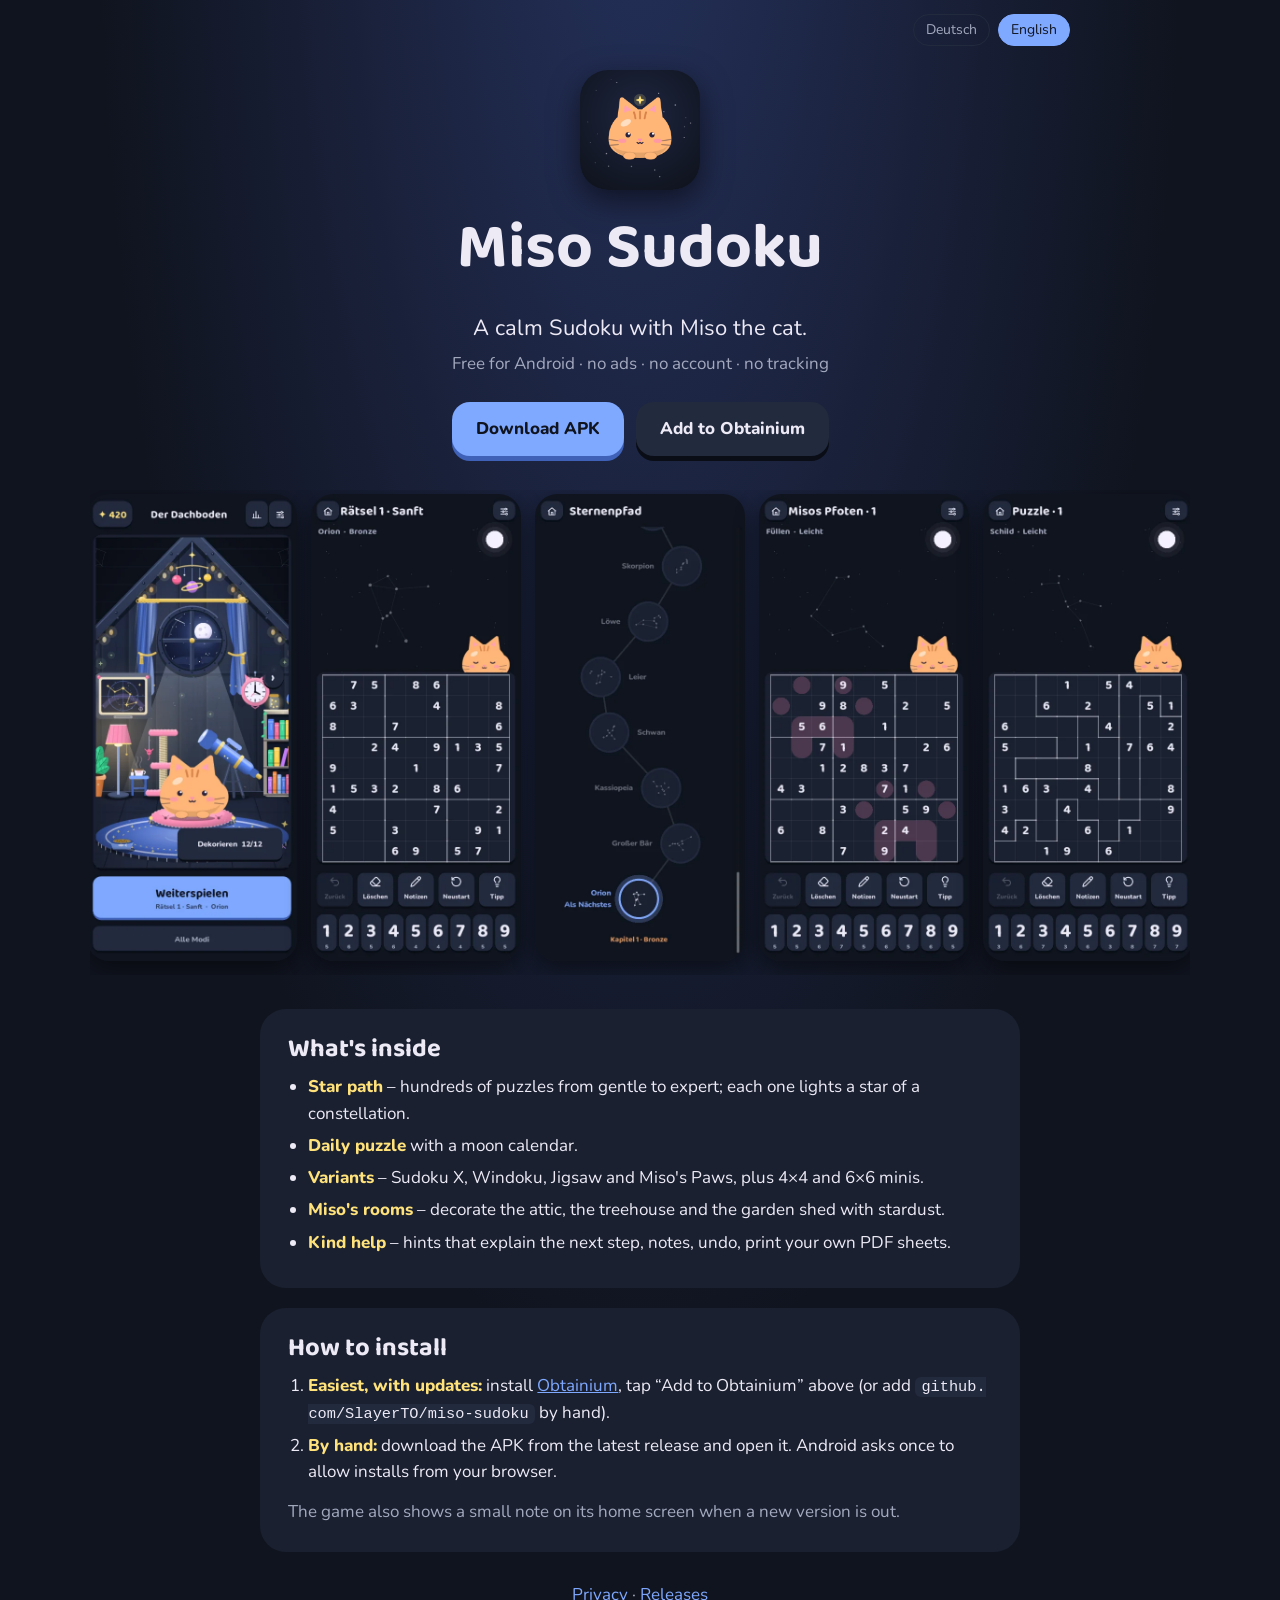
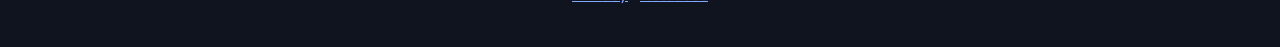
==== index.html @ 95713e5e "Website: landing page and privacy policy Co-Authored-By: Claude Opus 5.5 <noreply@anthropic.com>" ====
<!doctype html>
<html lang="en" data-lang="en">
<head>
<meta charset="utf-8">
<meta name="viewport" content="width=device-width, initial-scale=1">
<title>Miso Sudoku</title>
<meta name="description" content="A calm Sudoku game with Miso the cat. No ads, no accounts, no tracking. Free for Android.">
<link rel="icon" href="img/icon.png">
<link rel="stylesheet" href="style.css">
</head>
<body>
<nav class="lang"><button data-set="de">Deutsch</button><button data-set="en">English</button></nav>

<header class="hero">
  <img class="icon" src="img/icon.png" width="120" height="120" alt="">
  <h1>Miso Sudoku</h1>
  <p class="tag"><span lang="en">A calm Sudoku with Miso the cat.</span><span lang="de">Ein ruhiges Sudoku mit Miso der Katze.</span></p>
  <p class="sub"><span lang="en">Free for Android · no ads · no account · no tracking</span><span lang="de">Kostenlos für Android · keine Werbung · kein Konto · kein Tracking</span></p>
  <div class="buttons">
    <a class="btn main" href="https://github.com/SlayerTO/miso-sudoku/releases/latest"><span lang="en">Download APK</span><span lang="de">APK herunterladen</span></a>
    <a class="btn" href="obtainium://add/https://github.com/SlayerTO/miso-sudoku"><span lang="en">Add to Obtainium</span><span lang="de">Zu Obtainium hinzufügen</span></a>
  </div>
</header>

<section class="shots" aria-label="Screenshots">
  <img src="img/home.webp" width="450" height="1000" alt="Home screen: Miso in the attic">
  <img src="img/play.webp" width="450" height="1000" alt="A puzzle under the stars">
  <img src="img/sky.webp" width="450" height="1000" alt="The star path">
  <img src="img/paw.webp" width="450" height="1000" alt="Miso's Paws variant">
  <img src="img/jigsaw.webp" width="450" height="1000" alt="Jigsaw variant">
</section>

<section class="card">
  <h2><span lang="en">What's inside</span><span lang="de">Was drin ist</span></h2>
  <ul lang="en">
    <li><b>Star path</b> – hundreds of puzzles from gentle to expert; each one lights a star of a constellation.</li>
    <li><b>Daily puzzle</b> with a moon calendar.</li>
    <li><b>Variants</b> – Sudoku X, Windoku, Jigsaw and Miso's Paws, plus 4×4 and 6×6 minis.</li>
    <li><b>Miso's rooms</b> – decorate the attic, the treehouse and the garden shed with stardust.</li>
    <li><b>Kind help</b> – hints that explain the next step, notes, undo, print your own PDF sheets.</li>
  </ul>
  <ul lang="de">
    <li><b>Sternenpfad</b> – Hunderte Rätsel von sanft bis Experte; jedes lässt einen Stern eines Sternbilds leuchten.</li>
    <li><b>Tagesrätsel</b> mit Mondkalender.</li>
    <li><b>Varianten</b> – Sudoku X, Windoku, Puzzle und Misos Pfoten, dazu Minis in 4×4 und 6×6.</li>
    <li><b>Misos Zimmer</b> – richte Dachboden, Baumhaus und Gartenschuppen mit Sternenstaub ein.</li>
    <li><b>Freundliche Hilfe</b> – Tipps, die den nächsten Schritt erklären, Notizen, Rückgängig, eigene PDF-Blätter.</li>
  </ul>
</section>

<section class="card">
  <h2><span lang="en">How to install</span><span lang="de">So installierst du es</span></h2>
  <ol lang="en">
    <li><b>Easiest, with updates:</b> install <a href="https://obtainium.imranr.dev/">Obtainium</a>, tap “Add to Obtainium” above (or add <code>github.com/SlayerTO/miso-sudoku</code> by hand).</li>
    <li><b>By hand:</b> download the APK from the latest release and open it. Android asks once to allow installs from your browser.</li>
  </ol>
  <ol lang="de">
    <li><b>Am einfachsten, mit Updates:</b> <a href="https://obtainium.imranr.dev/">Obtainium</a> installieren, oben auf „Zu Obtainium hinzufügen“ tippen (oder <code>github.com/SlayerTO/miso-sudoku</code> selbst eintragen).</li>
    <li><b>Von Hand:</b> APK aus dem neuesten Release laden und öffnen. Android fragt einmal, ob dein Browser Apps installieren darf.</li>
  </ol>
  <p class="note"><span lang="en">The game also shows a small note on its home screen when a new version is out.</span><span lang="de">Das Spiel zeigt außerdem einen kleinen Hinweis, wenn es eine neue Version gibt.</span></p>
</section>

<footer>
  <a href="privacy.html"><span lang="en">Privacy</span><span lang="de">Datenschutz</span></a> ·
  <a href="https://github.com/SlayerTO/miso-sudoku/releases">Releases</a>
</footer>

<script src="lang.js"></script>
</body>
</html>
---- style.css ----
@font-face { font-family: "Baloo 2"; src: url(fonts/Baloo2.ttf); font-weight: 400 800; font-display: swap; }
@font-face { font-family: "Nunito"; src: url(fonts/Nunito.ttf); font-weight: 200 1000; font-display: swap; }
:root { --bg: #10141F; --surface: #1A2030; --raised: #222A3E; --ink: #EDEAF6; --muted: #A3A9BE; --accent: #7FA8FF; --deep: #3F62B8; --gold: #FFE27A; }
* { box-sizing: border-box; }
html, body { margin: 0; }
body {
  background: var(--bg) radial-gradient(ellipse at 50% -10%, #24305a 0%, transparent 60%) no-repeat;
  color: var(--ink); font: 17px/1.55 "Nunito", system-ui, sans-serif; padding: 0 16px 40px;
}
html[data-lang="en"] [lang="de"], html[data-lang="de"] [lang="en"] { display: none; }
h1, h2 { font-family: "Baloo 2", "Nunito", sans-serif; font-weight: 700; line-height: 1.15; margin: 0 0 .4em; }
a { color: var(--accent); }
code { background: var(--raised); padding: 1px 6px; border-radius: 6px; font-size: .9em; word-break: break-all; }
.lang { display: flex; justify-content: flex-end; align-items: center; gap: 8px; max-width: 860px; margin: 0 auto; padding: 14px 0; }
.lang .back { margin-right: auto; text-decoration: none; color: var(--muted); }
.lang button { font: inherit; font-size: 14px; color: var(--muted); background: none; border: 1px solid var(--raised); border-radius: 999px; padding: 4px 12px; cursor: pointer; }
.lang button.on { color: var(--bg); background: var(--accent); border-color: var(--accent); }
.hero { text-align: center; max-width: 640px; margin: 10px auto 34px; }
.icon { border-radius: 28px; box-shadow: 0 10px 30px #0008; }
.hero h1 { font-size: clamp(40px, 9vw, 64px); margin-top: 14px; }
.tag { font-size: 22px; margin: 0; }
.sub { color: var(--muted); margin: 6px 0 24px; }
.buttons { display: flex; gap: 12px; justify-content: center; flex-wrap: wrap; }
.btn { display: inline-block; text-decoration: none; font-weight: 800; color: var(--ink); background: var(--raised); border-radius: 18px; padding: 14px 24px; box-shadow: 0 5px 0 #0A0D15; }
.btn.main { color: var(--bg); background: var(--accent); box-shadow: 0 5px 0 var(--deep); }
.btn:active { transform: translateY(3px); box-shadow: 0 2px 0 #0A0D15; }
.shots { scrollbar-color: var(--raised) transparent; display: flex; gap: 14px; overflow-x: auto; scroll-snap-type: x mandatory; max-width: 1100px; margin: 0 auto 34px; padding: 4px 4px 14px; }
.shots img { flex: 0 0 auto; width: 210px; height: auto; border-radius: 22px; scroll-snap-align: center; box-shadow: 0 8px 24px #0007; }
@media (min-width: 1150px) { .shots { justify-content: center; } }
.card { max-width: 760px; margin: 0 auto 20px; background: var(--surface); border-radius: 26px; padding: 26px 28px; }
.card ul, .card ol { padding-left: 1.2em; margin: 0; }
.card li { margin: .35em 0; }
.card b { color: var(--gold); font-weight: 800; }
.text h2 { font-size: 22px; margin-top: 1.2em; }
.note { color: var(--muted); margin: 14px 0 0; }
footer { text-align: center; color: var(--muted); margin-top: 30px; }
@media (max-width: 520px) { .card { padding: 20px 18px; } .shots img { width: 170px; } }
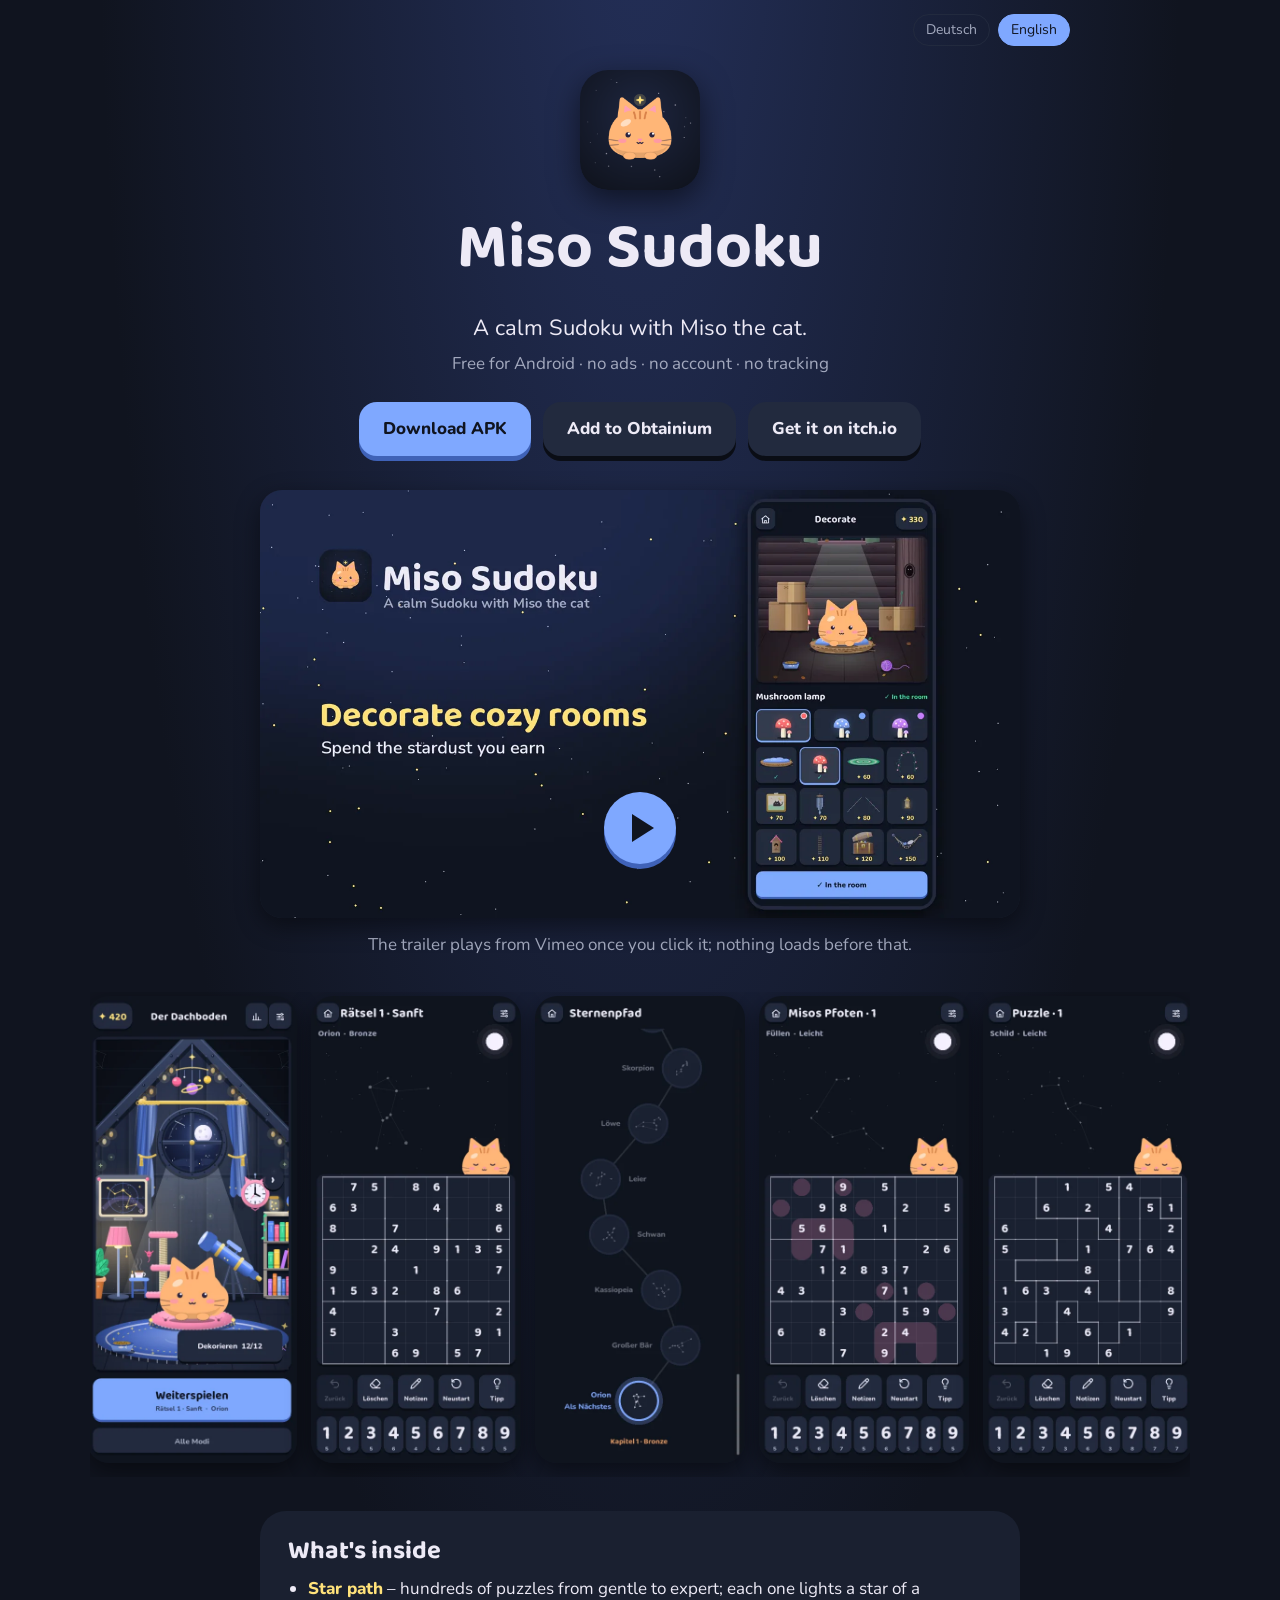
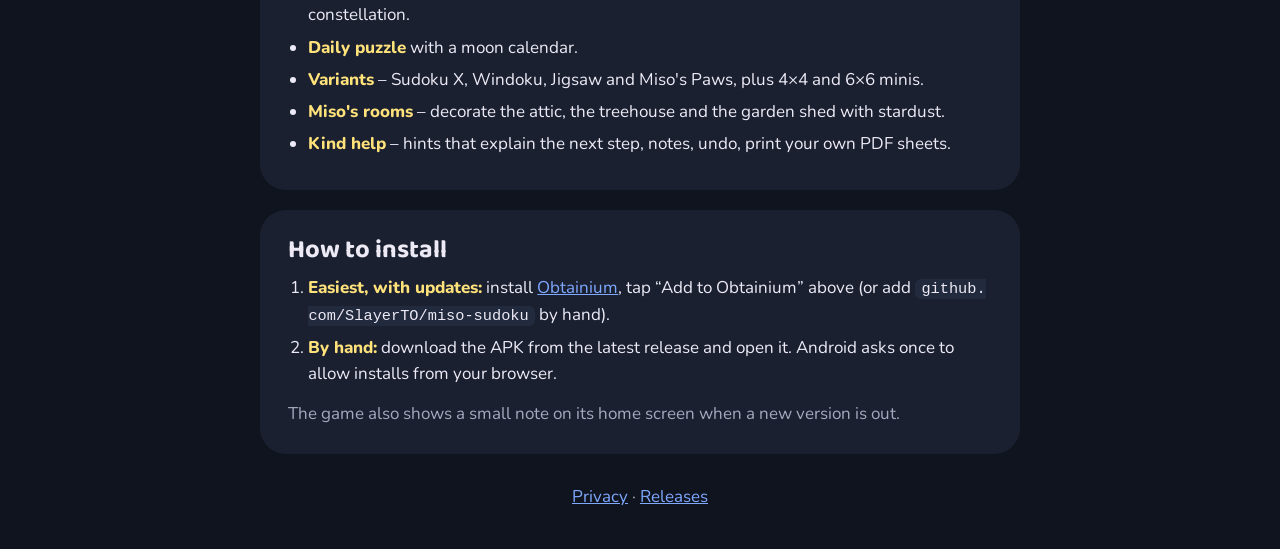
==== commit ef740b79: "Trailer (click-to-load Vimeo, dnt) and itch.io button; privacy note for Vimeo Co-Authored-By: Claude" ====
--- a/index.html
+++ b/index.html
@@ -19,8 +19,17 @@
   <div class="buttons">
     <a class="btn main" href="https://github.com/SlayerTO/miso-sudoku/releases/latest"><span lang="en">Download APK</span><span lang="de">APK herunterladen</span></a>
     <a class="btn" href="obtainium://add/https://github.com/SlayerTO/miso-sudoku"><span lang="en">Add to Obtainium</span><span lang="de">Zu Obtainium hinzufügen</span></a>
+    <a class="btn" href="https://sgtchaos.itch.io/miso-sudoku"><span lang="en">Get it on itch.io</span><span lang="de">Auf itch.io holen</span></a>
   </div>
 </header>
+
+<section class="trailer">
+  <button class="play" data-vimeo="1238557371" aria-label="Play trailer">
+    <img src="img/trailer.webp" width="1280" height="720" alt="Miso Sudoku trailer">
+    <span class="tri" aria-hidden="true"></span>
+  </button>
+  <p class="note"><span lang="en">The trailer plays from Vimeo once you click it; nothing loads before that.</span><span lang="de">Der Trailer kommt erst beim Klick von Vimeo; vorher wird nichts geladen.</span></p>
+</section>
 
 <section class="shots" aria-label="Screenshots">
   <img src="img/home.webp" width="450" height="1000" alt="Home screen: Miso in the attic">
@@ -67,5 +76,18 @@
 </footer>
 
 <script src="lang.js"></script>
+<script>
+// Click-to-load: the Vimeo player (do-not-track mode) only loads after the visitor asks for it.
+document.querySelectorAll('[data-vimeo]').forEach(function (b) {
+  b.addEventListener('click', function () {
+    var f = document.createElement('iframe');
+    f.src = 'https://player.vimeo.com/video/' + b.dataset.vimeo + '?autoplay=1&dnt=1';
+    f.allow = 'autoplay; fullscreen; picture-in-picture';
+    f.allowFullscreen = true;
+    f.title = 'Miso Sudoku trailer';
+    b.replaceWith(f);
+  });
+});
+</script>
 </body>
 </html>
--- a/style.css
+++ b/style.css
@@ -27,6 +27,13 @@
 .shots { scrollbar-color: var(--raised) transparent; display: flex; gap: 14px; overflow-x: auto; scroll-snap-type: x mandatory; max-width: 1100px; margin: 0 auto 34px; padding: 4px 4px 14px; }
 .shots img { flex: 0 0 auto; width: 210px; height: auto; border-radius: 22px; scroll-snap-align: center; box-shadow: 0 8px 24px #0007; }
 @media (min-width: 1150px) { .shots { justify-content: center; } }
+.trailer { max-width: 760px; margin: 0 auto 34px; text-align: center; }
+.trailer .play, .trailer iframe { display: block; width: 100%; aspect-ratio: 16 / 9; border: 0; border-radius: 22px; overflow: hidden; box-shadow: 0 8px 24px #0007; }
+.trailer .play { position: relative; padding: 0; background: var(--surface); cursor: pointer; }
+.trailer .play img { display: block; width: 100%; height: 100%; object-fit: cover; }
+.trailer .tri { position: absolute; left: 50%; top: 79%; width: 72px; height: 72px; margin: -36px 0 0 -36px; border-radius: 50%; background: var(--accent); box-shadow: 0 5px 0 var(--deep); }
+.trailer .tri::after { content: ""; position: absolute; left: 28px; top: 22px; border-style: solid; border-width: 14px 0 14px 22px; border-color: transparent transparent transparent var(--bg); }
+.trailer .play:hover .tri { transform: scale(1.06); }
 .card { max-width: 760px; margin: 0 auto 20px; background: var(--surface); border-radius: 26px; padding: 26px 28px; }
 .card ul, .card ol { padding-left: 1.2em; margin: 0; }
 .card li { margin: .35em 0; }
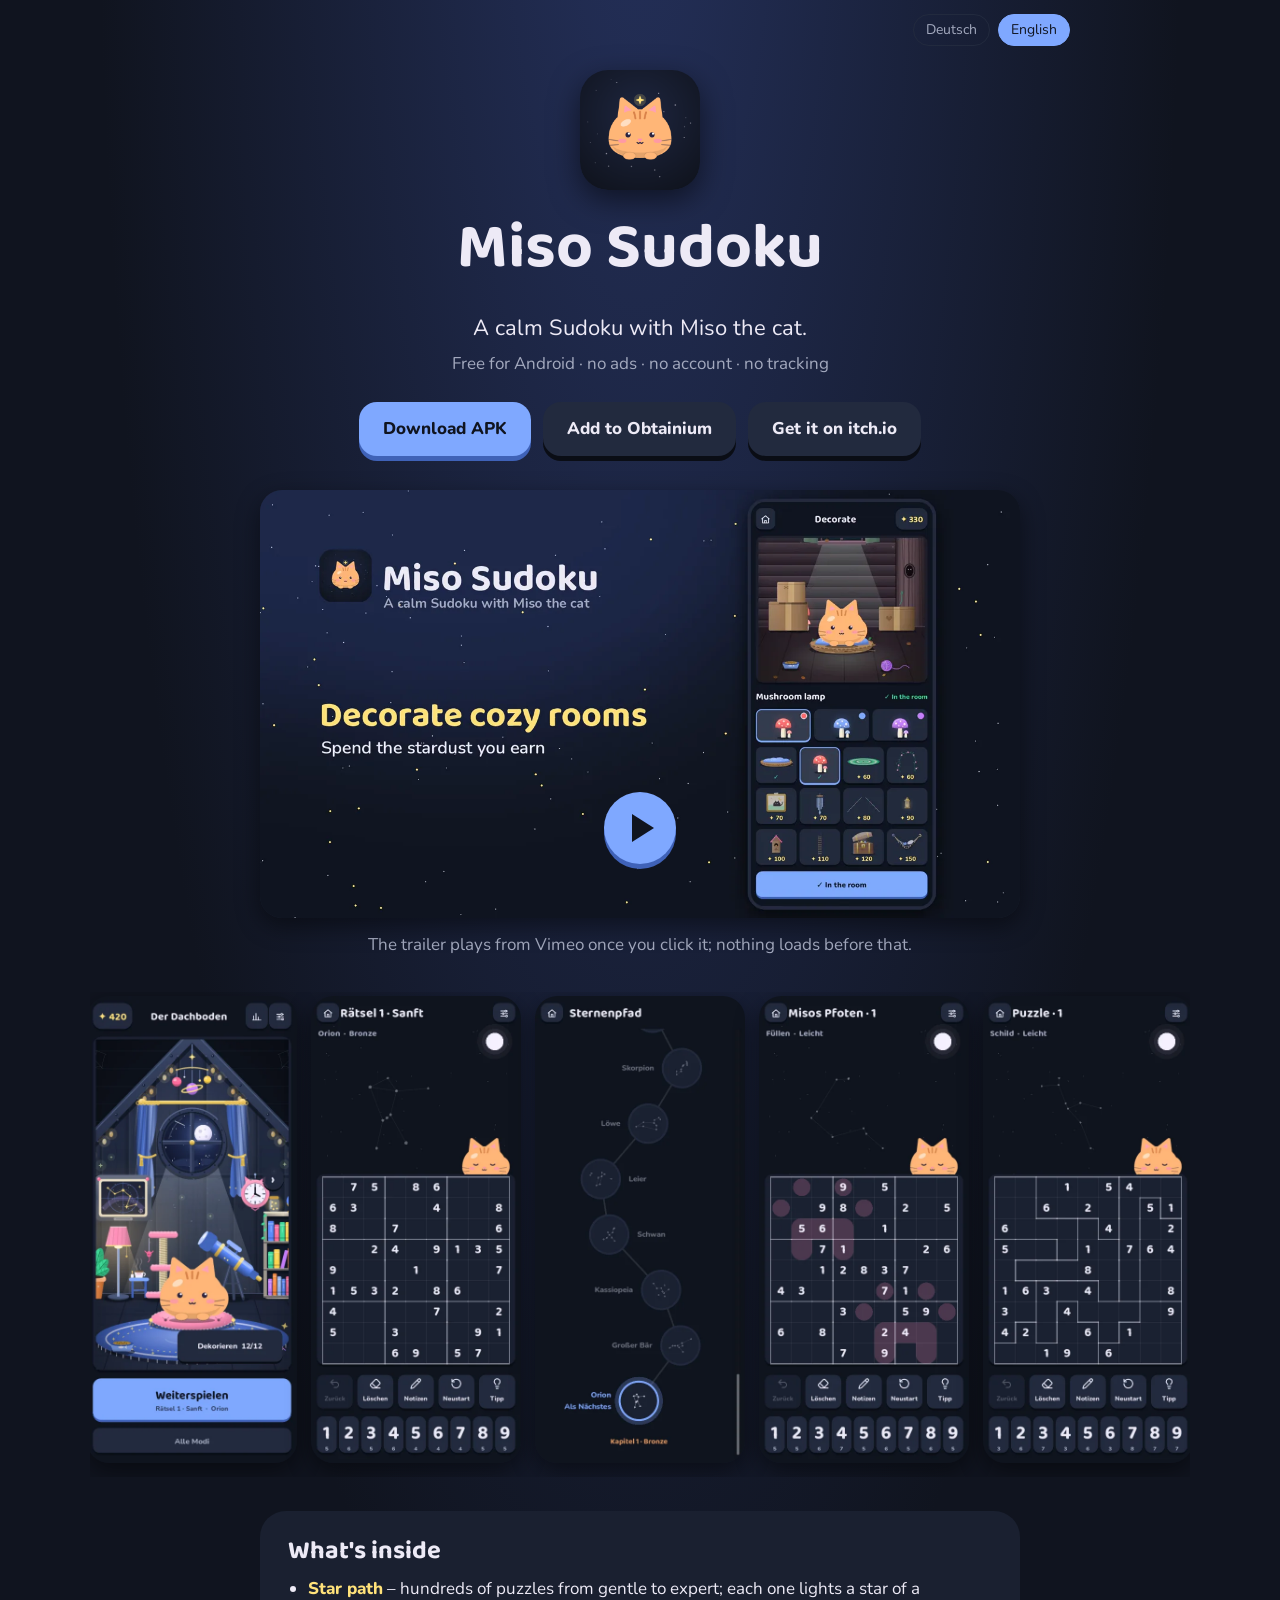
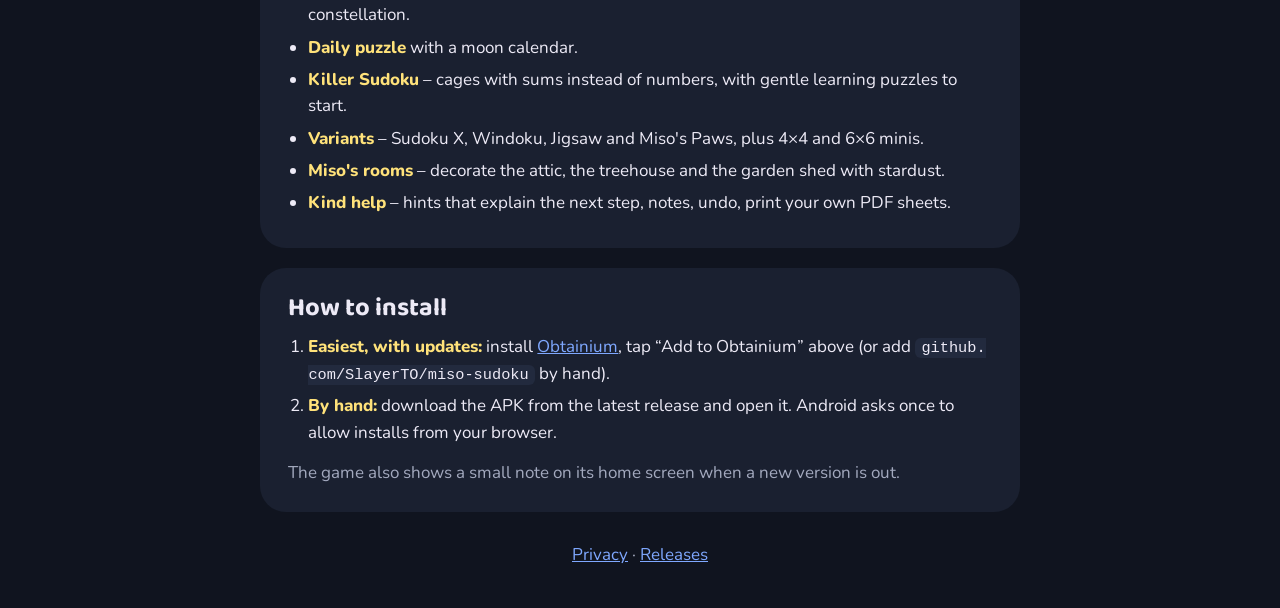
==== commit 103e7647: "Features: Killer Sudoku Co-Authored-By: Claude Opus 5.5 <noreply@anthropic.com>" ====
--- a/index.html
+++ b/index.html
@@ -44,6 +44,7 @@
   <ul lang="en">
     <li><b>Star path</b> – hundreds of puzzles from gentle to expert; each one lights a star of a constellation.</li>
     <li><b>Daily puzzle</b> with a moon calendar.</li>
+    <li><b>Killer Sudoku</b> – cages with sums instead of numbers, with gentle learning puzzles to start.</li>
     <li><b>Variants</b> – Sudoku X, Windoku, Jigsaw and Miso's Paws, plus 4×4 and 6×6 minis.</li>
     <li><b>Miso's rooms</b> – decorate the attic, the treehouse and the garden shed with stardust.</li>
     <li><b>Kind help</b> – hints that explain the next step, notes, undo, print your own PDF sheets.</li>
@@ -51,6 +52,7 @@
   <ul lang="de">
     <li><b>Sternenpfad</b> – Hunderte Rätsel von sanft bis Experte; jedes lässt einen Stern eines Sternbilds leuchten.</li>
     <li><b>Tagesrätsel</b> mit Mondkalender.</li>
+    <li><b>Killer-Sudoku</b> – Käfige mit Summen statt Zahlen, mit sanften Lernrätseln zum Einstieg.</li>
     <li><b>Varianten</b> – Sudoku X, Windoku, Puzzle und Misos Pfoten, dazu Minis in 4×4 und 6×6.</li>
     <li><b>Misos Zimmer</b> – richte Dachboden, Baumhaus und Gartenschuppen mit Sternenstaub ein.</li>
     <li><b>Freundliche Hilfe</b> – Tipps, die den nächsten Schritt erklären, Notizen, Rückgängig, eigene PDF-Blätter.</li>
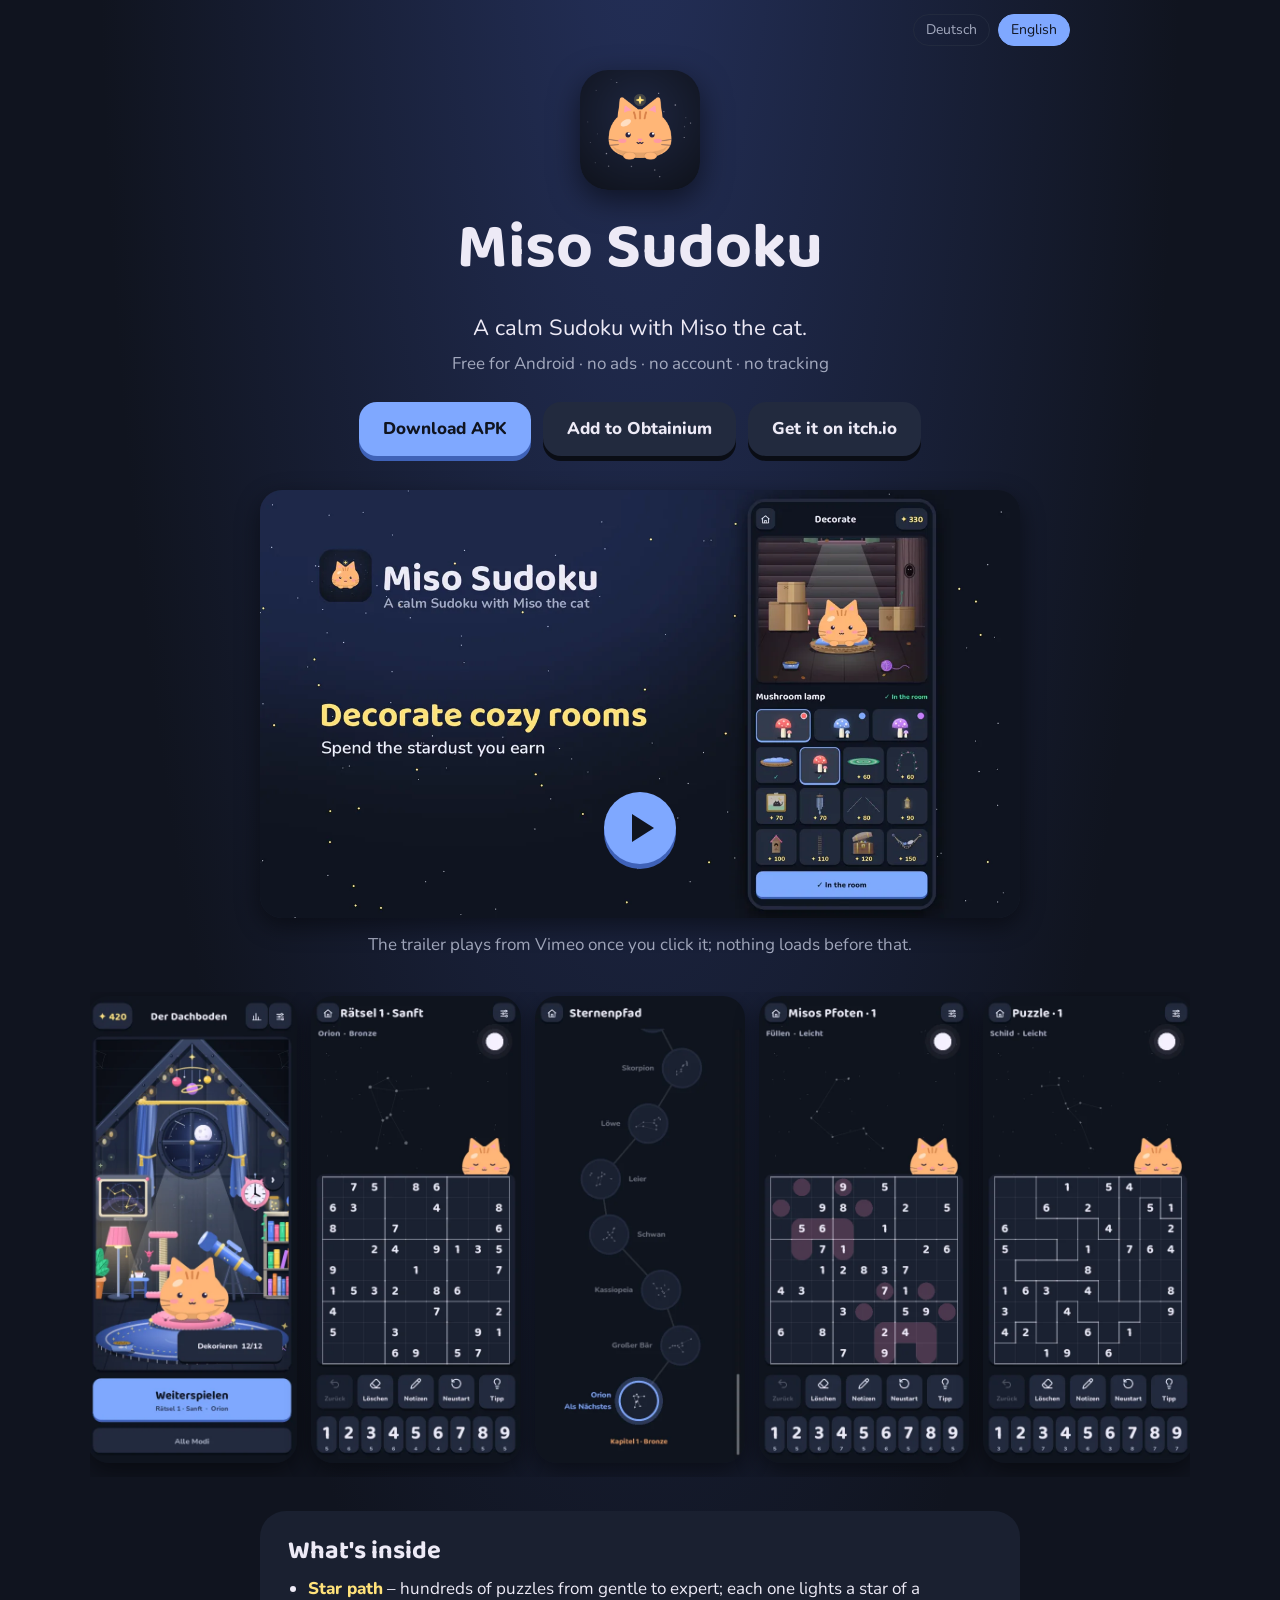
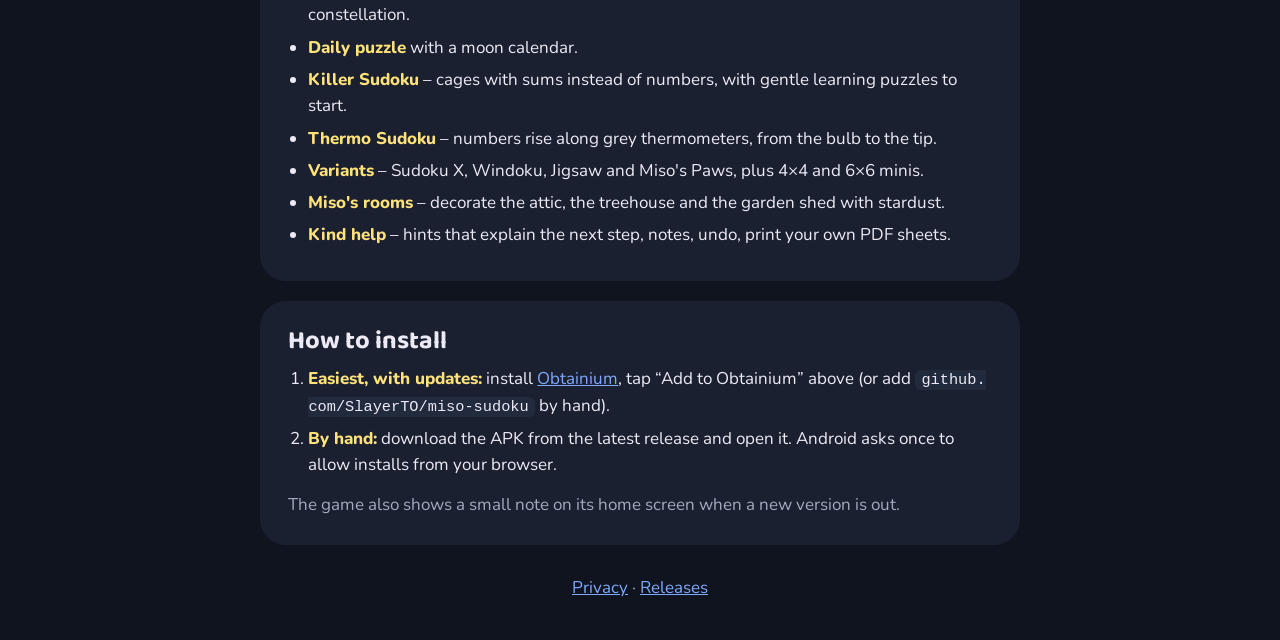
==== commit ba8487ca: "Features: Thermo Sudoku Co-Authored-By: Claude Opus 5.5 <noreply@anthropic.com>" ====
--- a/index.html
+++ b/index.html
@@ -45,6 +45,7 @@
     <li><b>Star path</b> – hundreds of puzzles from gentle to expert; each one lights a star of a constellation.</li>
     <li><b>Daily puzzle</b> with a moon calendar.</li>
     <li><b>Killer Sudoku</b> – cages with sums instead of numbers, with gentle learning puzzles to start.</li>
+    <li><b>Thermo Sudoku</b> – numbers rise along grey thermometers, from the bulb to the tip.</li>
     <li><b>Variants</b> – Sudoku X, Windoku, Jigsaw and Miso's Paws, plus 4×4 and 6×6 minis.</li>
     <li><b>Miso's rooms</b> – decorate the attic, the treehouse and the garden shed with stardust.</li>
     <li><b>Kind help</b> – hints that explain the next step, notes, undo, print your own PDF sheets.</li>
@@ -53,6 +54,7 @@
     <li><b>Sternenpfad</b> – Hunderte Rätsel von sanft bis Experte; jedes lässt einen Stern eines Sternbilds leuchten.</li>
     <li><b>Tagesrätsel</b> mit Mondkalender.</li>
     <li><b>Killer-Sudoku</b> – Käfige mit Summen statt Zahlen, mit sanften Lernrätseln zum Einstieg.</li>
+    <li><b>Thermo-Sudoku</b> – Zahlen steigen entlang grauer Thermometer, vom Kolben bis zur Spitze.</li>
     <li><b>Varianten</b> – Sudoku X, Windoku, Puzzle und Misos Pfoten, dazu Minis in 4×4 und 6×6.</li>
     <li><b>Misos Zimmer</b> – richte Dachboden, Baumhaus und Gartenschuppen mit Sternenstaub ein.</li>
     <li><b>Freundliche Hilfe</b> – Tipps, die den nächsten Schritt erklären, Notizen, Rückgängig, eigene PDF-Blätter.</li>
